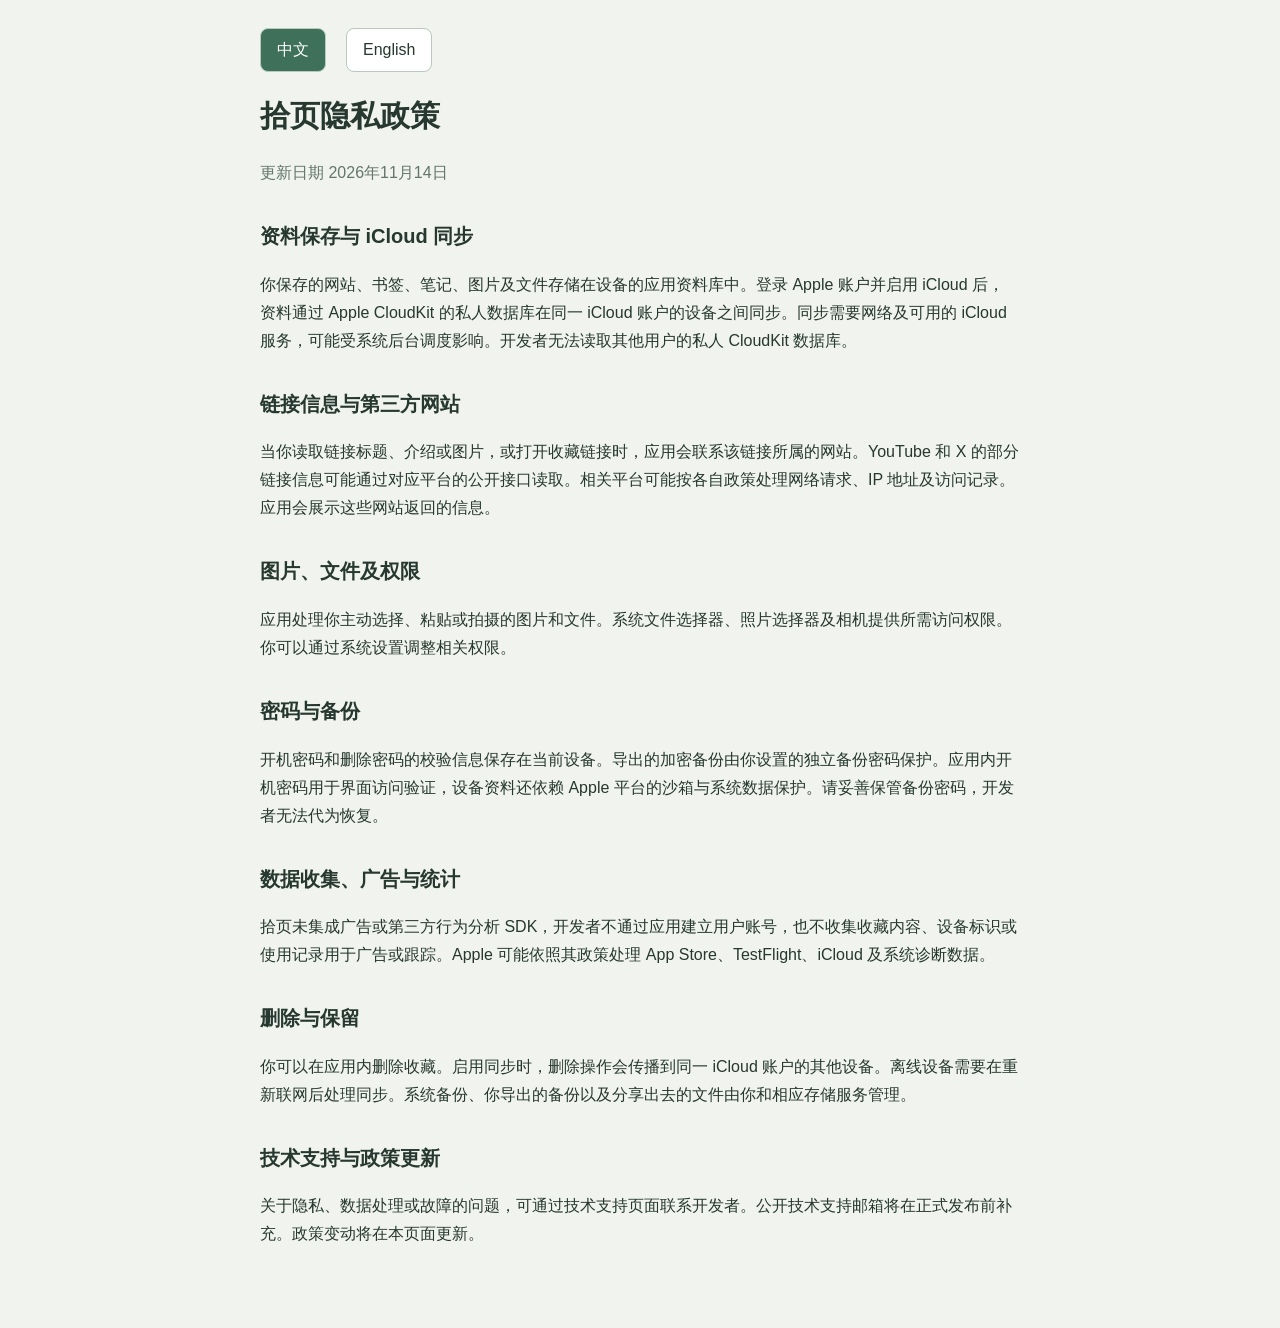
==== web/privacy.html @ b33e7da6 "Update 1.0 with global search, settings and native iCloud apps" ====
<!doctype html><html lang="zh-CN"><head><meta charset="utf-8"><meta name="viewport" content="width=device-width,initial-scale=1"><title>拾页 · Privacy</title><style>body{margin:0;background:#f0f3ee;color:#26382f;font:16px/1.75 -apple-system,BlinkMacSystemFont,"Segoe UI",sans-serif}main{max-width:760px;margin:auto;padding:28px 24px 64px}h1{font-size:30px;line-height:1.25}h2{font-size:20px;margin-top:32px}a{color:#356d57}nav{display:flex;gap:20px}button{font:inherit;border:1px solid #b9c9bf;background:#fff;color:#26382f;padding:7px 16px;border-radius:8px}button[aria-pressed=true]{background:#3e705a;color:white}.date{color:#63766a}[hidden]{display:none}:root[data-theme=night] body{background:#171d1b;color:#e1e9e3}:root[data-theme=night] a{color:#a8d4bd}:root[data-theme=night] button{background:#242e28;color:#e1e9e3;border-color:#607b66}:root[data-theme=night] .date{color:#b4c4b9}.embedded h1{display:none}</style></head><body><main><nav aria-label="Language"><button data-lang="zh">中文</button><button data-lang="en">English</button></nav><article data-language="zh"><h1>拾页隐私政策</h1><p class="date">更新日期 2026年11月14日</p><section><h2>资料保存与 iCloud 同步</h2><p>你保存的网站、书签、笔记、图片及文件存储在设备的应用资料库中。登录 Apple 账户并启用 iCloud 后，资料通过 Apple CloudKit 的私人数据库在同一 iCloud 账户的设备之间同步。同步需要网络及可用的 iCloud 服务，可能受系统后台调度影响。开发者无法读取其他用户的私人 CloudKit 数据库。</p></section><section><h2>链接信息与第三方网站</h2><p>当你读取链接标题、介绍或图片，或打开收藏链接时，应用会联系该链接所属的网站。YouTube 和 X 的部分链接信息可能通过对应平台的公开接口读取。相关平台可能按各自政策处理网络请求、IP 地址及访问记录。应用会展示这些网站返回的信息。</p></section><section><h2>图片、文件及权限</h2><p>应用处理你主动选择、粘贴或拍摄的图片和文件。系统文件选择器、照片选择器及相机提供所需访问权限。你可以通过系统设置调整相关权限。</p></section><section><h2>密码与备份</h2><p>开机密码和删除密码的校验信息保存在当前设备。导出的加密备份由你设置的独立备份密码保护。应用内开机密码用于界面访问验证，设备资料还依赖 Apple 平台的沙箱与系统数据保护。请妥善保管备份密码，开发者无法代为恢复。</p></section><section><h2>数据收集、广告与统计</h2><p>拾页未集成广告或第三方行为分析 SDK，开发者不通过应用建立用户账号，也不收集收藏内容、设备标识或使用记录用于广告或跟踪。Apple 可能依照其政策处理 App Store、TestFlight、iCloud 及系统诊断数据。</p></section><section><h2>删除与保留</h2><p>你可以在应用内删除收藏。启用同步时，删除操作会传播到同一 iCloud 账户的其他设备。离线设备需要在重新联网后处理同步。系统备份、你导出的备份以及分享出去的文件由你和相应存储服务管理。</p></section><section><h2>技术支持与政策更新</h2><p>关于隐私、数据处理或故障的问题，可通过技术支持页面联系开发者。公开技术支持邮箱将在正式发布前补充。政策变动将在本页面更新。</p></section></article><article data-language="en" hidden><h1>Shiye Privacy Policy</h1><p class="date">Updated November 14, 2026</p><section><h2>Storage and iCloud sync</h2><p>Saved websites, bookmarks, notes, images and files are stored in the app library on your device. When you sign in to your Apple Account and enable iCloud, Apple CloudKit private databases synchronize the library between devices using the same iCloud account. Sync requires a network connection and available iCloud service, and timing depends on system background scheduling. The developer cannot read other users’ private CloudKit databases.</p></section><section><h2>Links and third-party websites</h2><p>Reading a link’s title, description or image, or opening a saved link, contacts the relevant website. Some YouTube and X metadata may be obtained through the platform’s public endpoints. Those services may process requests, IP addresses and access logs under their own policies. The app displays information returned by those websites.</p></section><section><h2>Images, files and permissions</h2><p>The app processes images and files you choose, paste or capture. System file and photo pickers and the camera provide the required access. You can adjust applicable permissions in system settings.</p></section><section><h2>Passwords and backups</h2><p>Verification information for launch and deletion passwords stays on the current device. Exported encrypted backups use the separate backup password you choose. The launch password controls access to the app interface. Local data also relies on Apple platform sandboxing and system data protection. Keep your backup password safe, as the developer cannot recover it.</p></section><section><h2>Collection, advertising and analytics</h2><p>Shiye includes no advertising or third-party behavioral analytics SDK. The developer does not create app accounts or collect saved content, device identifiers or usage records for advertising or tracking. Apple may process App Store, TestFlight, iCloud and system diagnostics data under its own policies.</p></section><section><h2>Deletion and retention</h2><p>You can delete items in the app. With sync enabled, deletion propagates to other devices using the same iCloud account. Offline devices process sync after reconnecting. System backups, exported backups and shared files are managed by you and the relevant storage service.</p></section><section><h2>Support and policy updates</h2><p>Contact the developer through the support page for privacy, data handling or technical questions. A public support email will be added before release. Policy changes will be posted on this page.</p></section></article></main><script>const params=new URLSearchParams(location.search);document.documentElement.dataset.theme=params.get('theme')||(matchMedia('(prefers-color-scheme:dark)').matches?'night':'day');document.body.classList.toggle('embedded',params.get('embedded')==='1');function setLanguage(lang){document.documentElement.lang=lang==='zh'?'zh-CN':'en';for(const article of document.querySelectorAll('article'))article.hidden=article.dataset.language!==lang;for(const button of document.querySelectorAll('button'))button.setAttribute('aria-pressed',String(button.dataset.lang===lang))}for(const button of document.querySelectorAll('button'))button.onclick=()=>setLanguage(button.dataset.lang);setLanguage(new URLSearchParams(location.search).get('lang')==='en'?'en':'zh');</script></body></html>
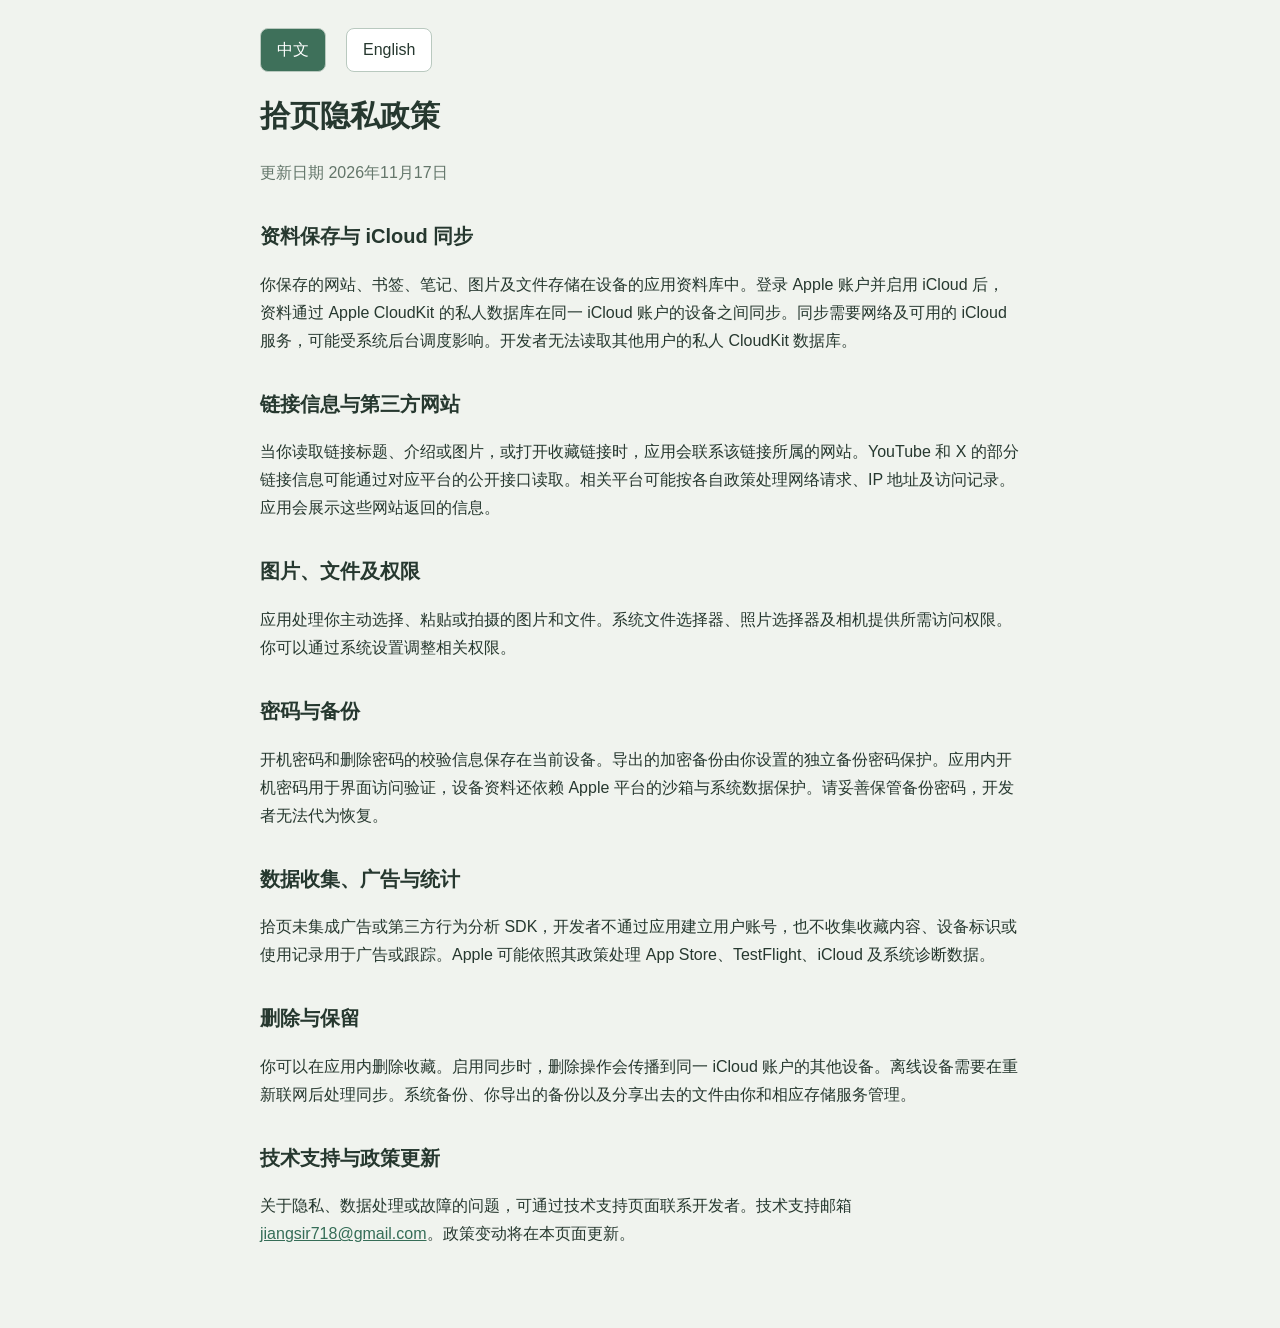
==== commit cb86fe95: "Prepare US App Store support and review metadata" ====
--- a/web/privacy.html
+++ b/web/privacy.html
@@ -1 +1 @@
-<!doctype html><html lang="zh-CN"><head><meta charset="utf-8"><meta name="viewport" content="width=device-width,initial-scale=1"><title>拾页 · Privacy</title><style>body{margin:0;background:#f0f3ee;color:#26382f;font:16px/1.75 -apple-system,BlinkMacSystemFont,"Segoe UI",sans-serif}main{max-width:760px;margin:auto;padding:28px 24px 64px}h1{font-size:30px;line-height:1.25}h2{font-size:20px;margin-top:32px}a{color:#356d57}nav{display:flex;gap:20px}button{font:inherit;border:1px solid #b9c9bf;background:#fff;color:#26382f;padding:7px 16px;border-radius:8px}button[aria-pressed=true]{background:#3e705a;color:white}.date{color:#63766a}[hidden]{display:none}:root[data-theme=night] body{background:#171d1b;color:#e1e9e3}:root[data-theme=night] a{color:#a8d4bd}:root[data-theme=night] button{background:#242e28;color:#e1e9e3;border-color:#607b66}:root[data-theme=night] .date{color:#b4c4b9}.embedded h1{display:none}</style></head><body><main><nav aria-label="Language"><button data-lang="zh">中文</button><button data-lang="en">English</button></nav><article data-language="zh"><h1>拾页隐私政策</h1><p class="date">更新日期 2026年11月14日</p><section><h2>资料保存与 iCloud 同步</h2><p>你保存的网站、书签、笔记、图片及文件存储在设备的应用资料库中。登录 Apple 账户并启用 iCloud 后，资料通过 Apple CloudKit 的私人数据库在同一 iCloud 账户的设备之间同步。同步需要网络及可用的 iCloud 服务，可能受系统后台调度影响。开发者无法读取其他用户的私人 CloudKit 数据库。</p></section><section><h2>链接信息与第三方网站</h2><p>当你读取链接标题、介绍或图片，或打开收藏链接时，应用会联系该链接所属的网站。YouTube 和 X 的部分链接信息可能通过对应平台的公开接口读取。相关平台可能按各自政策处理网络请求、IP 地址及访问记录。应用会展示这些网站返回的信息。</p></section><section><h2>图片、文件及权限</h2><p>应用处理你主动选择、粘贴或拍摄的图片和文件。系统文件选择器、照片选择器及相机提供所需访问权限。你可以通过系统设置调整相关权限。</p></section><section><h2>密码与备份</h2><p>开机密码和删除密码的校验信息保存在当前设备。导出的加密备份由你设置的独立备份密码保护。应用内开机密码用于界面访问验证，设备资料还依赖 Apple 平台的沙箱与系统数据保护。请妥善保管备份密码，开发者无法代为恢复。</p></section><section><h2>数据收集、广告与统计</h2><p>拾页未集成广告或第三方行为分析 SDK，开发者不通过应用建立用户账号，也不收集收藏内容、设备标识或使用记录用于广告或跟踪。Apple 可能依照其政策处理 App Store、TestFlight、iCloud 及系统诊断数据。</p></section><section><h2>删除与保留</h2><p>你可以在应用内删除收藏。启用同步时，删除操作会传播到同一 iCloud 账户的其他设备。离线设备需要在重新联网后处理同步。系统备份、你导出的备份以及分享出去的文件由你和相应存储服务管理。</p></section><section><h2>技术支持与政策更新</h2><p>关于隐私、数据处理或故障的问题，可通过技术支持页面联系开发者。公开技术支持邮箱将在正式发布前补充。政策变动将在本页面更新。</p></section></article><article data-language="en" hidden><h1>Shiye Privacy Policy</h1><p class="date">Updated November 14, 2026</p><section><h2>Storage and iCloud sync</h2><p>Saved websites, bookmarks, notes, images and files are stored in the app library on your device. When you sign in to your Apple Account and enable iCloud, Apple CloudKit private databases synchronize the library between devices using the same iCloud account. Sync requires a network connection and available iCloud service, and timing depends on system background scheduling. The developer cannot read other users’ private CloudKit databases.</p></section><section><h2>Links and third-party websites</h2><p>Reading a link’s title, description or image, or opening a saved link, contacts the relevant website. Some YouTube and X metadata may be obtained through the platform’s public endpoints. Those services may process requests, IP addresses and access logs under their own policies. The app displays information returned by those websites.</p></section><section><h2>Images, files and permissions</h2><p>The app processes images and files you choose, paste or capture. System file and photo pickers and the camera provide the required access. You can adjust applicable permissions in system settings.</p></section><section><h2>Passwords and backups</h2><p>Verification information for launch and deletion passwords stays on the current device. Exported encrypted backups use the separate backup password you choose. The launch password controls access to the app interface. Local data also relies on Apple platform sandboxing and system data protection. Keep your backup password safe, as the developer cannot recover it.</p></section><section><h2>Collection, advertising and analytics</h2><p>Shiye includes no advertising or third-party behavioral analytics SDK. The developer does not create app accounts or collect saved content, device identifiers or usage records for advertising or tracking. Apple may process App Store, TestFlight, iCloud and system diagnostics data under its own policies.</p></section><section><h2>Deletion and retention</h2><p>You can delete items in the app. With sync enabled, deletion propagates to other devices using the same iCloud account. Offline devices process sync after reconnecting. System backups, exported backups and shared files are managed by you and the relevant storage service.</p></section><section><h2>Support and policy updates</h2><p>Contact the developer through the support page for privacy, data handling or technical questions. A public support email will be added before release. Policy changes will be posted on this page.</p></section></article></main><script>const params=new URLSearchParams(location.search);document.documentElement.dataset.theme=params.get('theme')||(matchMedia('(prefers-color-scheme:dark)').matches?'night':'day');document.body.classList.toggle('embedded',params.get('embedded')==='1');function setLanguage(lang){document.documentElement.lang=lang==='zh'?'zh-CN':'en';for(const article of document.querySelectorAll('article'))article.hidden=article.dataset.language!==lang;for(const button of document.querySelectorAll('button'))button.setAttribute('aria-pressed',String(button.dataset.lang===lang))}for(const button of document.querySelectorAll('button'))button.onclick=()=>setLanguage(button.dataset.lang);setLanguage(new URLSearchParams(location.search).get('lang')==='en'?'en':'zh');</script></body></html>+<!doctype html><html lang="zh-CN"><head><meta charset="utf-8"><meta name="viewport" content="width=device-width,initial-scale=1"><title>拾页 · Privacy</title><style>body{margin:0;background:#f0f3ee;color:#26382f;font:16px/1.75 -apple-system,BlinkMacSystemFont,"Segoe UI",sans-serif}main{max-width:760px;margin:auto;padding:28px 24px 64px}h1{font-size:30px;line-height:1.25}h2{font-size:20px;margin-top:32px}a{color:#356d57}nav{display:flex;gap:20px}button{font:inherit;border:1px solid #b9c9bf;background:#fff;color:#26382f;padding:7px 16px;border-radius:8px}button[aria-pressed=true]{background:#3e705a;color:white}.date{color:#63766a}[hidden]{display:none}:root[data-theme=night] body{background:#171d1b;color:#e1e9e3}:root[data-theme=night] a{color:#a8d4bd}:root[data-theme=night] button{background:#242e28;color:#e1e9e3;border-color:#607b66}:root[data-theme=night] .date{color:#b4c4b9}.embedded h1{display:none}</style></head><body><main><nav aria-label="Language"><button data-lang="zh">中文</button><button data-lang="en">English</button></nav><article data-language="zh"><h1>拾页隐私政策</h1><p class="date">更新日期 2026年11月17日</p><section><h2>资料保存与 iCloud 同步</h2><p>你保存的网站、书签、笔记、图片及文件存储在设备的应用资料库中。登录 Apple 账户并启用 iCloud 后，资料通过 Apple CloudKit 的私人数据库在同一 iCloud 账户的设备之间同步。同步需要网络及可用的 iCloud 服务，可能受系统后台调度影响。开发者无法读取其他用户的私人 CloudKit 数据库。</p></section><section><h2>链接信息与第三方网站</h2><p>当你读取链接标题、介绍或图片，或打开收藏链接时，应用会联系该链接所属的网站。YouTube 和 X 的部分链接信息可能通过对应平台的公开接口读取。相关平台可能按各自政策处理网络请求、IP 地址及访问记录。应用会展示这些网站返回的信息。</p></section><section><h2>图片、文件及权限</h2><p>应用处理你主动选择、粘贴或拍摄的图片和文件。系统文件选择器、照片选择器及相机提供所需访问权限。你可以通过系统设置调整相关权限。</p></section><section><h2>密码与备份</h2><p>开机密码和删除密码的校验信息保存在当前设备。导出的加密备份由你设置的独立备份密码保护。应用内开机密码用于界面访问验证，设备资料还依赖 Apple 平台的沙箱与系统数据保护。请妥善保管备份密码，开发者无法代为恢复。</p></section><section><h2>数据收集、广告与统计</h2><p>拾页未集成广告或第三方行为分析 SDK，开发者不通过应用建立用户账号，也不收集收藏内容、设备标识或使用记录用于广告或跟踪。Apple 可能依照其政策处理 App Store、TestFlight、iCloud 及系统诊断数据。</p></section><section><h2>删除与保留</h2><p>你可以在应用内删除收藏。启用同步时，删除操作会传播到同一 iCloud 账户的其他设备。离线设备需要在重新联网后处理同步。系统备份、你导出的备份以及分享出去的文件由你和相应存储服务管理。</p></section><section><h2>技术支持与政策更新</h2><p>关于隐私、数据处理或故障的问题，可通过技术支持页面联系开发者。技术支持邮箱 <a href="mailto:jiangsir718@gmail.com">jiangsir718@gmail.com</a>。政策变动将在本页面更新。</p></section></article><article data-language="en" hidden><h1>Shiye Privacy Policy</h1><p class="date">Updated November 17, 2026</p><section><h2>Storage and iCloud sync</h2><p>Saved websites, bookmarks, notes, images and files are stored in the app library on your device. When you sign in to your Apple Account and enable iCloud, Apple CloudKit private databases synchronize the library between devices using the same iCloud account. Sync requires a network connection and available iCloud service, and timing depends on system background scheduling. The developer cannot read other users’ private CloudKit databases.</p></section><section><h2>Links and third-party websites</h2><p>Reading a link’s title, description or image, or opening a saved link, contacts the relevant website. Some YouTube and X metadata may be obtained through the platform’s public endpoints. Those services may process requests, IP addresses and access logs under their own policies. The app displays information returned by those websites.</p></section><section><h2>Images, files and permissions</h2><p>The app processes images and files you choose, paste or capture. System file and photo pickers and the camera provide the required access. You can adjust applicable permissions in system settings.</p></section><section><h2>Passwords and backups</h2><p>Verification information for launch and deletion passwords stays on the current device. Exported encrypted backups use the separate backup password you choose. The launch password controls access to the app interface. Local data also relies on Apple platform sandboxing and system data protection. Keep your backup password safe, as the developer cannot recover it.</p></section><section><h2>Collection, advertising and analytics</h2><p>Shiye includes no advertising or third-party behavioral analytics SDK. The developer does not create app accounts or collect saved content, device identifiers or usage records for advertising or tracking. Apple may process App Store, TestFlight, iCloud and system diagnostics data under its own policies.</p></section><section><h2>Deletion and retention</h2><p>You can delete items in the app. With sync enabled, deletion propagates to other devices using the same iCloud account. Offline devices process sync after reconnecting. System backups, exported backups and shared files are managed by you and the relevant storage service.</p></section><section><h2>Support and policy updates</h2><p>Contact the developer through the support page for privacy, data handling or technical questions. Support email <a href="mailto:jiangsir718@gmail.com">jiangsir718@gmail.com</a>. Policy changes will be posted on this page.</p></section></article></main><script>const params=new URLSearchParams(location.search);document.documentElement.dataset.theme=params.get('theme')||(matchMedia('(prefers-color-scheme:dark)').matches?'night':'day');document.body.classList.toggle('embedded',params.get('embedded')==='1');function setLanguage(lang){document.documentElement.lang=lang==='zh'?'zh-CN':'en';for(const article of document.querySelectorAll('article'))article.hidden=article.dataset.language!==lang;for(const button of document.querySelectorAll('button'))button.setAttribute('aria-pressed',String(button.dataset.lang===lang))}for(const button of document.querySelectorAll('button'))button.onclick=()=>setLanguage(button.dataset.lang);setLanguage(new URLSearchParams(location.search).get('lang')==='en'?'en':'zh');</script></body></html>
